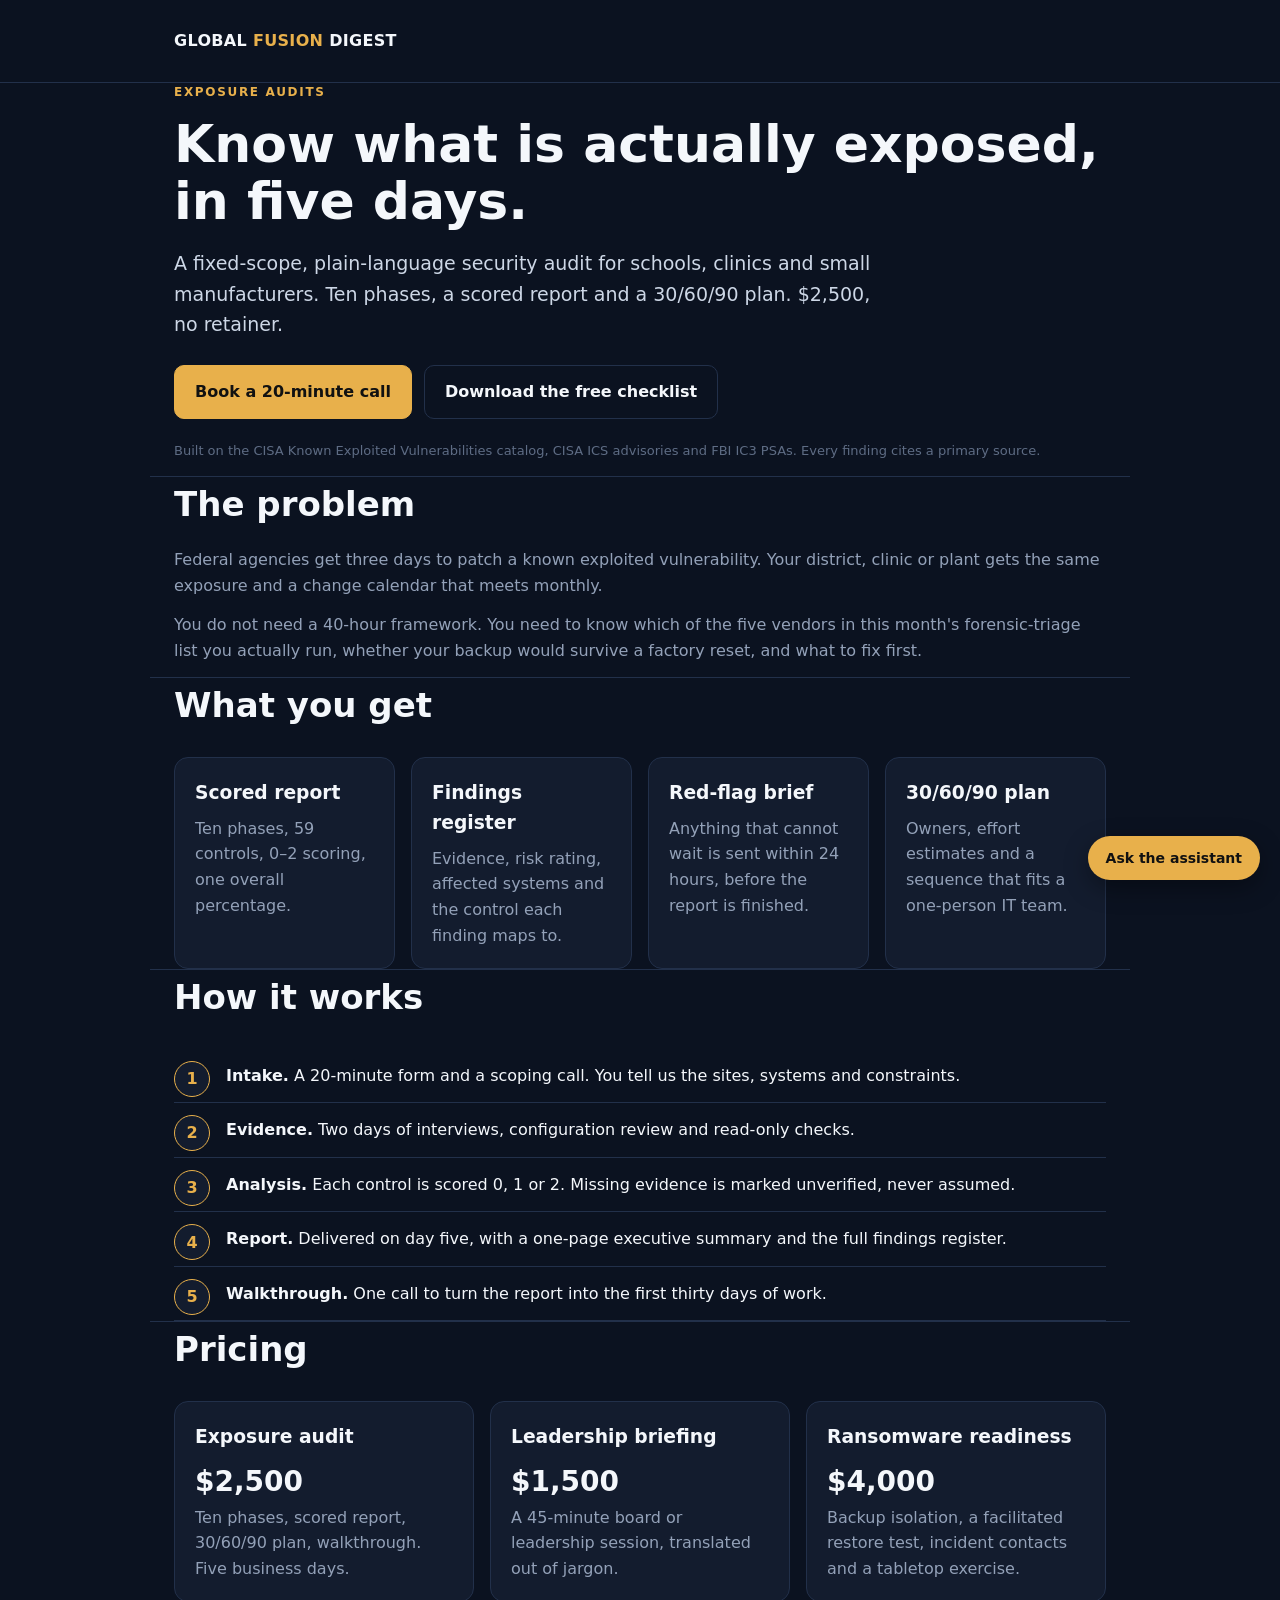
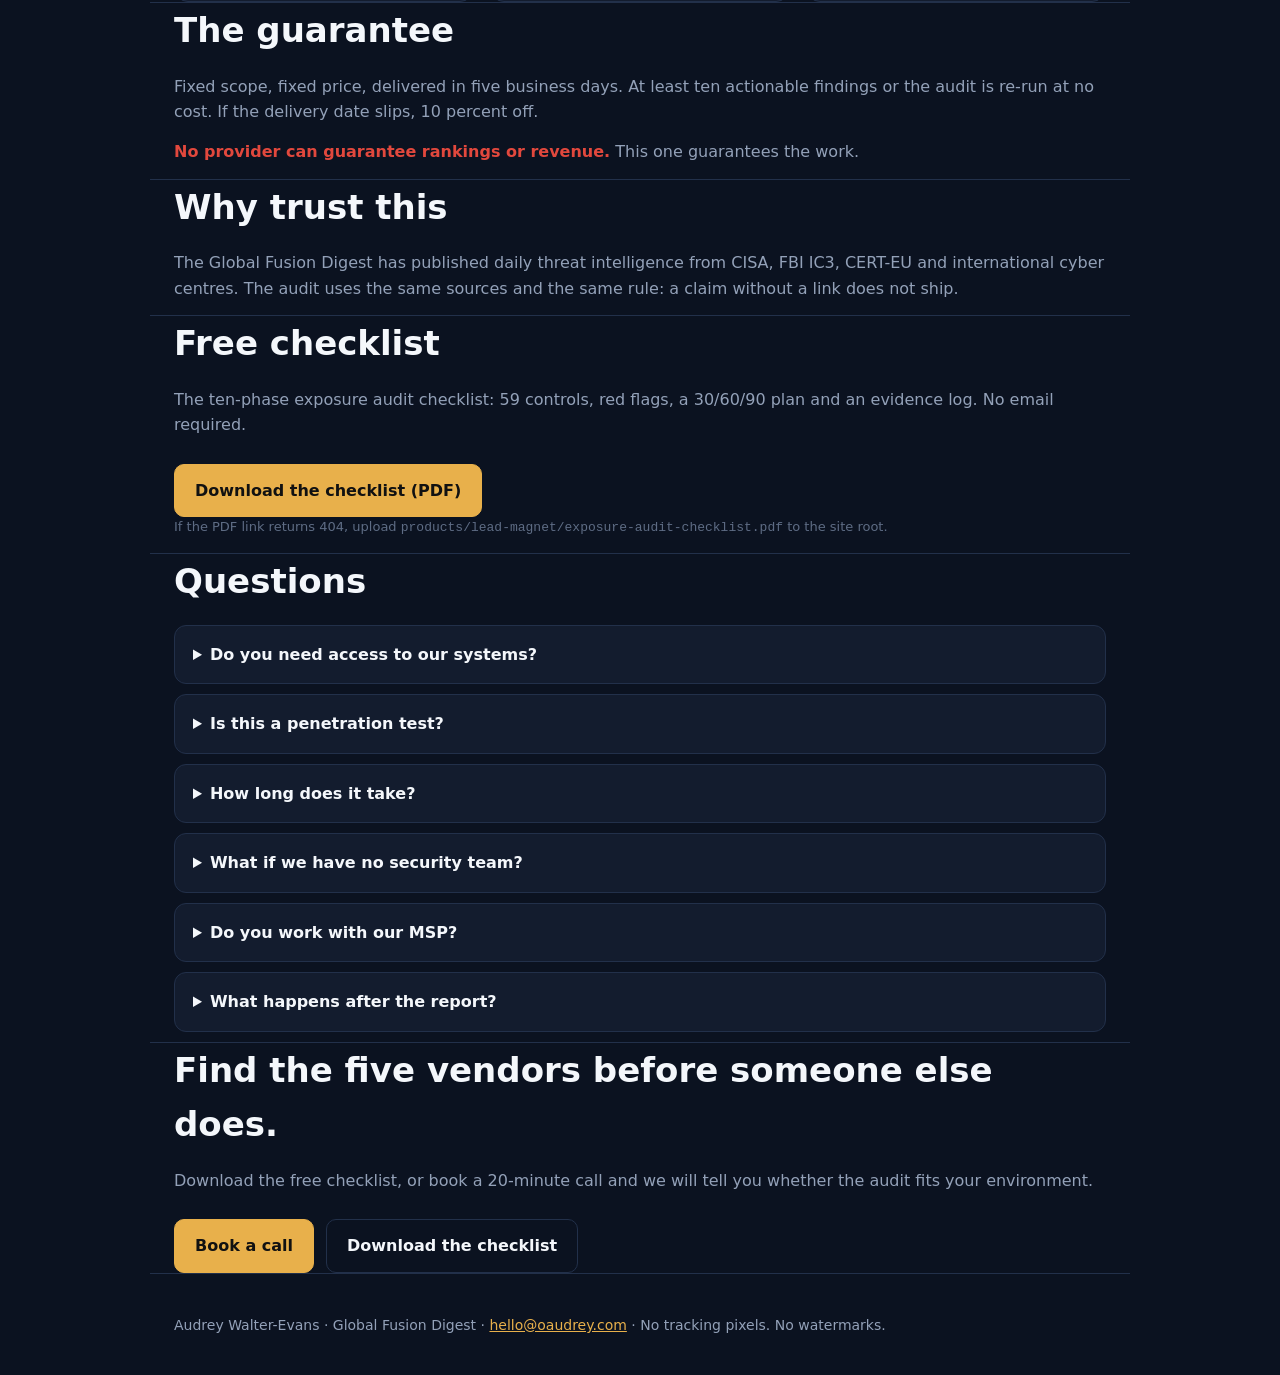
==== site/index.html @ 0c3a5db1 "ci(pages): add Cloudflare deploy workflow and smoke test" ====
<!doctype html>
<html lang="en">
<head>
<meta charset="utf-8">
<meta name="viewport" content="width=device-width, initial-scale=1">
<title>Exposure audit for schools, clinics and small manufacturers | Global Fusion Digest</title>
<meta name="description" content="A fixed-scope, five-day exposure audit for organizations without a security team. Ten phases, scored report, 30/60/90 plan. $2,500. Built on CISA KEV, CISA ICS and FBI IC3 sources.">
<link rel="canonical" href="https://oaudrey.com/">
<!-- Replace hello@oaudrey.com with the monitored inbox before publishing. -->
<script type="application/ld+json">
{
  "@context": "https://schema.org",
  "@graph": [
    {
      "@type": "Person",
      "@id": "https://oaudrey.com/#person",
      "name": "Audrey Walter-Evans",
      "jobTitle": "Threat intelligence publisher and exposure auditor",
      "url": "https://oaudrey.com/",
      "sameAs": [
        "https://www.linkedin.com/in/audrey-evans-96a56552",
        "https://orcid.org/0009-0005-0663-7832",
        "https://scholar.google.com/citations?user=RUDcuAgAAAAJ",
        "https://github.com/midnghtsapphire"
      ]
    },
    {
      "@type": "Organization",
      "@id": "https://oaudrey.com/#org",
      "name": "Global Fusion Digest",
      "url": "https://oaudrey.com/",
      "founder": {"@id": "https://oaudrey.com/#person"}
    },
    {
      "@type": "Service",
      "name": "Exposure audit",
      "provider": {"@id": "https://oaudrey.com/#org"},
      "description": "Ten-phase, fixed-scope exposure audit for small organizations. Scored report, findings register, 30/60/90 plan and leadership walkthrough.",
      "offers": {"@type": "Offer", "price": "2500", "priceCurrency": "USD"}
    }
  ]
}
</script>
<style>
  :root{--bg:#0b1220;--panel:#131c2e;--text:#f4f7fb;--muted:#93a1b8;--amber:#e8b04b;--red:#e2483d;--line:#22304a}
  *{box-sizing:border-box}
  body{margin:0;background:var(--bg);color:var(--text);font:16px/1.6 system-ui,-apple-system,"Segoe UI",Roboto,sans-serif}
  a{color:var(--amber)}
  .wrap{max-width:980px;margin:0 auto;padding:0 24px}
  header{padding:28px 0;border-bottom:1px solid var(--line)}
  .brand{font-weight:700;letter-spacing:.02em}
  .brand span{color:var(--amber)}
  section{padding:64px 0;border-bottom:1px solid var(--line)}
  h1{font-size:clamp(30px,5vw,52px);line-height:1.1;margin:0 0 18px}
  h2{font-size:clamp(24px,3.5vw,34px);margin:0 0 16px}
  h3{margin:0 0 8px}
  p{margin:0 0 14px;color:var(--muted)}
  .eyebrow{color:var(--amber);text-transform:uppercase;letter-spacing:.14em;font-size:12px;font-weight:700}
  .lead{font-size:19px;color:#cdd7e6;max-width:720px}
  .cta{display:flex;gap:12px;flex-wrap:wrap;margin-top:26px}
  .btn{display:inline-block;padding:13px 20px;border-radius:10px;text-decoration:none;font-weight:700;border:1px solid var(--line)}
  .btn.primary{background:var(--amber);color:#111;border-color:var(--amber)}
  .btn.ghost{color:var(--text)}
  .grid{display:grid;gap:16px;grid-template-columns:repeat(auto-fit,minmax(220px,1fr));margin-top:24px}
  .card{background:var(--panel);border:1px solid var(--line);border-radius:14px;padding:20px}
  .card p{margin:0}
  .price{font-size:28px;font-weight:700;color:var(--text)}
  .steps{counter-reset:s;list-style:none;padding:0;margin:24px 0 0}
  .steps li{counter-increment:s;padding:14px 0 14px 52px;position:relative;border-bottom:1px solid var(--line)}
  .steps li:before{content:counter(s);position:absolute;left:0;top:12px;width:34px;height:34px;border-radius:50%;background:var(--panel);border:1px solid var(--amber);color:var(--amber);display:grid;place-items:center;font-weight:700}
  details{background:var(--panel);border:1px solid var(--line);border-radius:12px;padding:16px 18px;margin:10px 0}
  summary{cursor:pointer;font-weight:700}
  details p{margin:10px 0 0}
  .note{font-size:13px;color:#5e6c84}
  footer{padding:40px 0;color:var(--muted);font-size:14px}
  .flag{color:var(--red);font-weight:700}
</style>
</head>
<body>
<header><div class="wrap"><div class="brand">GLOBAL <span>FUSION</span> DIGEST</div></div></header>

<section class="wrap">
  <p class="eyebrow">Exposure audits</p>
  <h1>Know what is actually exposed, in five days.</h1>
  <p class="lead">A fixed-scope, plain-language security audit for schools, clinics and small manufacturers. Ten phases, a scored report and a 30/60/90 plan. $2,500, no retainer.</p>
  <div class="cta">
    <a class="btn primary" href="mailto:hello@oaudrey.com?subject=Exposure%20audit%20call">Book a 20-minute call</a>
    <a class="btn ghost" href="#checklist">Download the free checklist</a>
  </div>
  <p class="note" style="margin-top:22px">Built on the CISA Known Exploited Vulnerabilities catalog, CISA ICS advisories and FBI IC3 PSAs. Every finding cites a primary source.</p>
</section>

<section class="wrap">
  <h2>The problem</h2>
  <p>Federal agencies get three days to patch a known exploited vulnerability. Your district, clinic or plant gets the same exposure and a change calendar that meets monthly.</p>
  <p>You do not need a 40-hour framework. You need to know which of the five vendors in this month's forensic-triage list you actually run, whether your backup would survive a factory reset, and what to fix first.</p>
</section>

<section class="wrap">
  <h2>What you get</h2>
  <div class="grid">
    <div class="card"><h3>Scored report</h3><p>Ten phases, 59 controls, 0–2 scoring, one overall percentage.</p></div>
    <div class="card"><h3>Findings register</h3><p>Evidence, risk rating, affected systems and the control each finding maps to.</p></div>
    <div class="card"><h3>Red-flag brief</h3><p>Anything that cannot wait is sent within 24 hours, before the report is finished.</p></div>
    <div class="card"><h3>30/60/90 plan</h3><p>Owners, effort estimates and a sequence that fits a one-person IT team.</p></div>
  </div>
</section>

<section class="wrap">
  <h2>How it works</h2>
  <ol class="steps">
    <li><strong>Intake.</strong> A 20-minute form and a scoping call. You tell us the sites, systems and constraints.</li>
    <li><strong>Evidence.</strong> Two days of interviews, configuration review and read-only checks.</li>
    <li><strong>Analysis.</strong> Each control is scored 0, 1 or 2. Missing evidence is marked unverified, never assumed.</li>
    <li><strong>Report.</strong> Delivered on day five, with a one-page executive summary and the full findings register.</li>
    <li><strong>Walkthrough.</strong> One call to turn the report into the first thirty days of work.</li>
  </ol>
</section>

<section class="wrap">
  <h2>Pricing</h2>
  <div class="grid">
    <div class="card"><h3>Exposure audit</h3><p class="price">$2,500</p><p>Ten phases, scored report, 30/60/90 plan, walkthrough. Five business days.</p></div>
    <div class="card"><h3>Leadership briefing</h3><p class="price">$1,500</p><p>A 45-minute board or leadership session, translated out of jargon.</p></div>
    <div class="card"><h3>Ransomware readiness</h3><p class="price">$4,000</p><p>Backup isolation, a facilitated restore test, incident contacts and a tabletop exercise.</p></div>
  </div>
</section>

<section class="wrap">
  <h2>The guarantee</h2>
  <p>Fixed scope, fixed price, delivered in five business days. At least ten actionable findings or the audit is re-run at no cost. If the delivery date slips, 10 percent off.</p>
  <p><span class="flag">No provider can guarantee rankings or revenue.</span> This one guarantees the work.</p>
</section>

<section class="wrap">
  <h2>Why trust this</h2>
  <p>The Global Fusion Digest has published daily threat intelligence from CISA, FBI IC3, CERT-EU and international cyber centres. The audit uses the same sources and the same rule: a claim without a link does not ship.</p>
</section>

<section class="wrap" id="checklist">
  <h2>Free checklist</h2>
  <p>The ten-phase exposure audit checklist: 59 controls, red flags, a 30/60/90 plan and an evidence log. No email required.</p>
  <div class="cta"><a class="btn primary" href="exposure-audit-checklist.pdf">Download the checklist (PDF)</a></div>
  <p class="note">If the PDF link returns 404, upload <code>products/lead-magnet/exposure-audit-checklist.pdf</code> to the site root.</p>
</section>

<section class="wrap">
  <h2>Questions</h2>
  <details><summary>Do you need access to our systems?</summary><p>Read-only access to the systems in scope, or screenshots and a shared session. No agents installed without agreement.</p></details>
  <details><summary>Is this a penetration test?</summary><p>No. It is a configuration, exposure and readiness audit. Penetration testing is quoted separately.</p></details>
  <details><summary>How long does it take?</summary><p>Five business days from access, assuming the intake form is returned within one day.</p></details>
  <details><summary>What if we have no security team?</summary><p>That is the design. The report is written for one IT person and a leadership team that does not speak jargon.</p></details>
  <details><summary>Do you work with our MSP?</summary><p>Yes. The audit can be delivered alongside your MSP, and the findings are written so they can act on them.</p></details>
  <details><summary>What happens after the report?</summary><p>A 60-minute walkthrough and a 30/60/90 plan. Remediation support is optional and quoted separately.</p></details>
</section>

<section class="wrap">
  <h2>Find the five vendors before someone else does.</h2>
  <p>Download the free checklist, or book a 20-minute call and we will tell you whether the audit fits your environment.</p>
  <div class="cta">
    <a class="btn primary" href="mailto:hello@oaudrey.com?subject=Exposure%20audit%20call">Book a call</a>
    <a class="btn ghost" href="exposure-audit-checklist.pdf">Download the checklist</a>
  </div>
</section>

<footer><div class="wrap">Audrey Walter-Evans · Global Fusion Digest · <a href="mailto:hello@oaudrey.com">hello@oaudrey.com</a> · No tracking pixels. No watermarks.</div></footer>
<script src="assistant.js" defer></script>
</body>
</html>
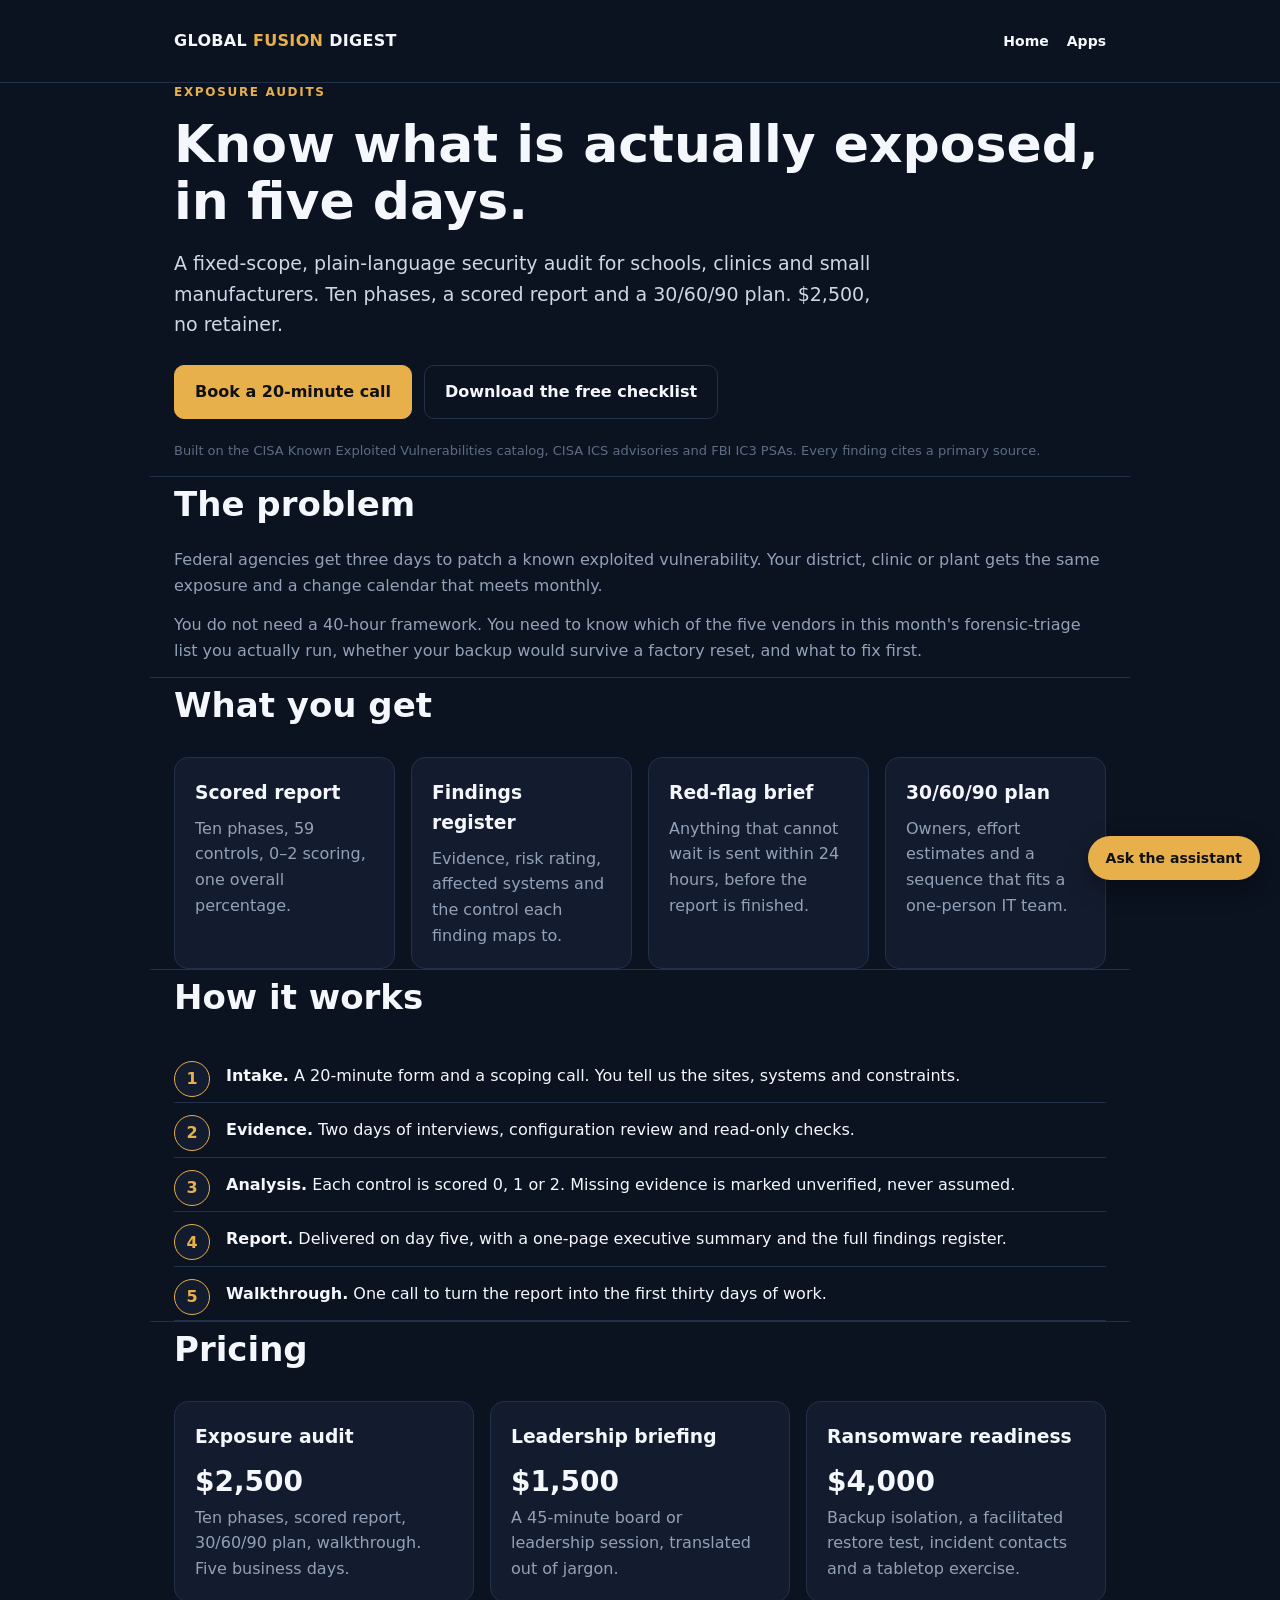
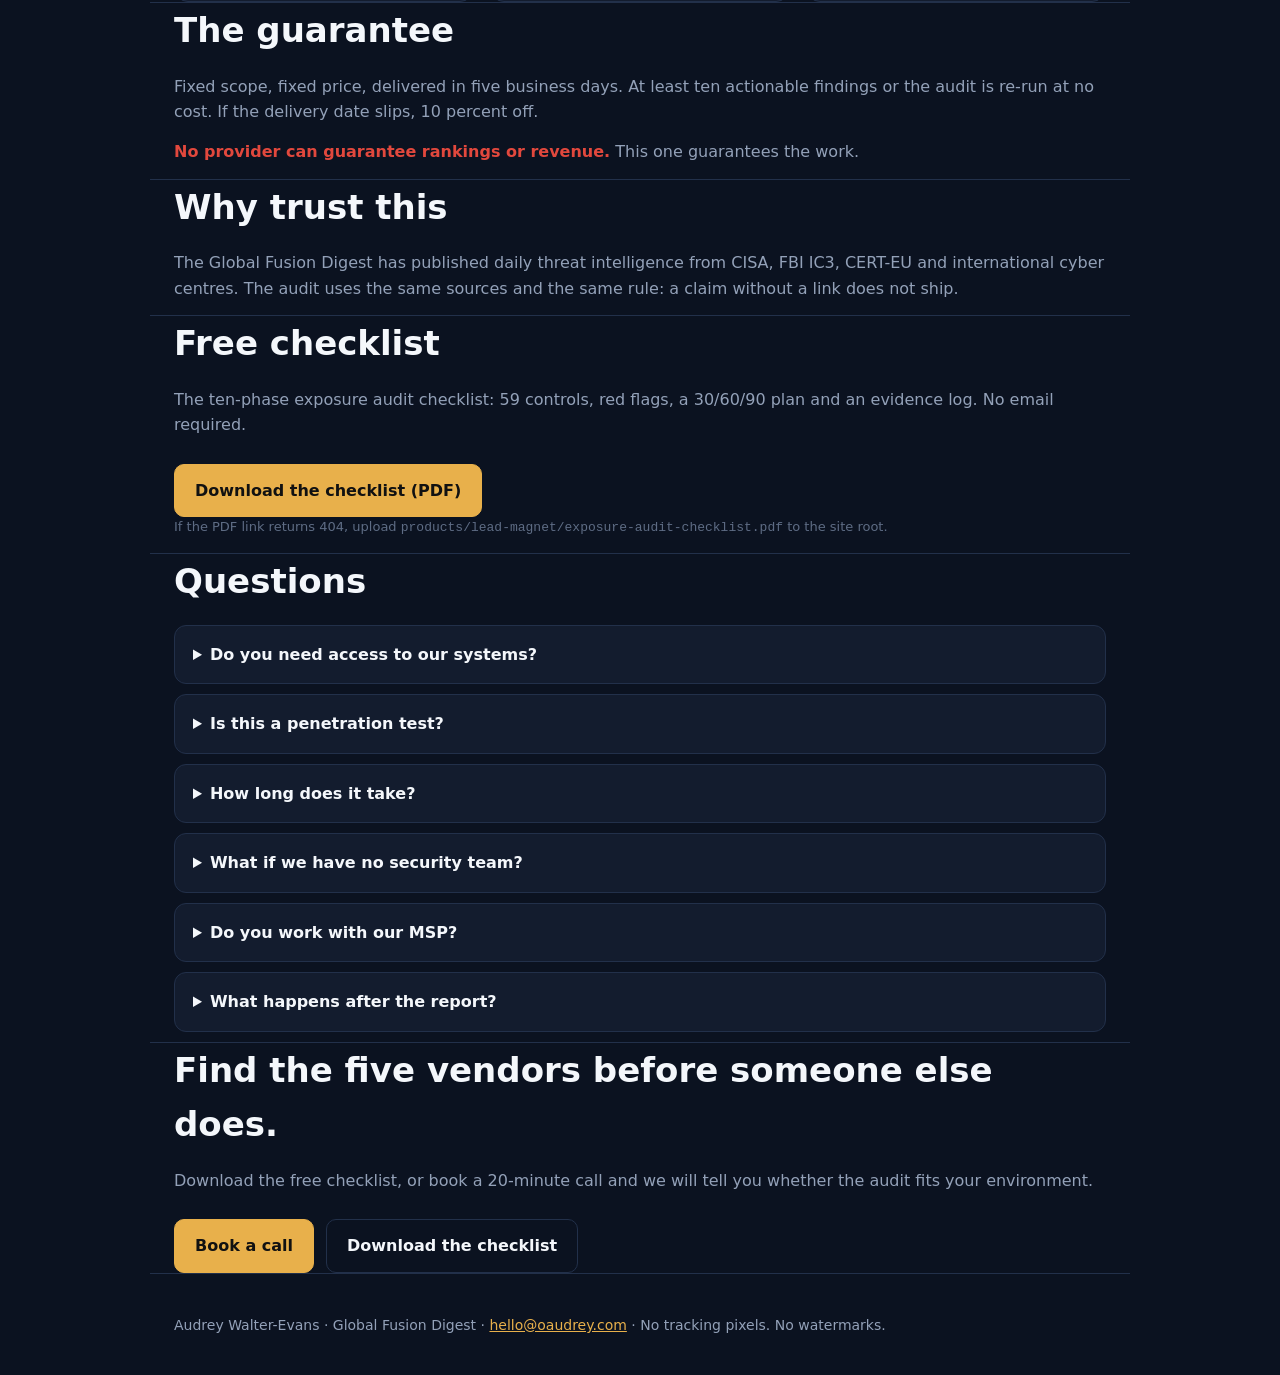
==== commit 94488486: "feat: add Apps tab and /apps directory page **WebForge:** Adds a Home / Apps nav and a new /apps pag" ====
--- a/site/index.html
+++ b/site/index.html
@@ -19,7 +19,7 @@
       "url": "https://oaudrey.com/",
       "sameAs": [
         "https://www.linkedin.com/in/audrey-evans-96a56552",
-        "https://orcid.org/0009-0005-0663-7832",
+        "https://orcid.org/0009-0004-9108-3995",
         "https://scholar.google.com/citations?user=RUDcuAgAAAAJ",
         "https://github.com/midnghtsapphire"
       ]
@@ -74,10 +74,16 @@
   .note{font-size:13px;color:#5e6c84}
   footer{padding:40px 0;color:var(--muted);font-size:14px}
   .flag{color:var(--red);font-weight:700}
+  /* 2026-11-27 WebForge: nav for the new Apps directory. Landing content is unchanged. */
+  header .wrap{display:flex;align-items:center;justify-content:space-between;gap:16px;flex-wrap:wrap}
+  .brand a{color:inherit;text-decoration:none}
+  .nav a{color:var(--text);text-decoration:none;margin-left:0;margin-right:18px;font-weight:600;font-size:14px}
+  .nav a:last-child{margin-right:0}
+  .nav a:hover,.nav a[aria-current="page"]{color:var(--amber)}
 </style>
 </head>
 <body>
-<header><div class="wrap"><div class="brand">GLOBAL <span>FUSION</span> DIGEST</div></div></header>
+<header><div class="wrap"><div class="brand"><a href="/">GLOBAL <span>FUSION</span> DIGEST</a></div><nav class="nav" aria-label="Site"><a href="/">Home</a><a href="/apps">Apps</a></nav></div></header>
 
 <section class="wrap">
   <p class="eyebrow">Exposure audits</p>
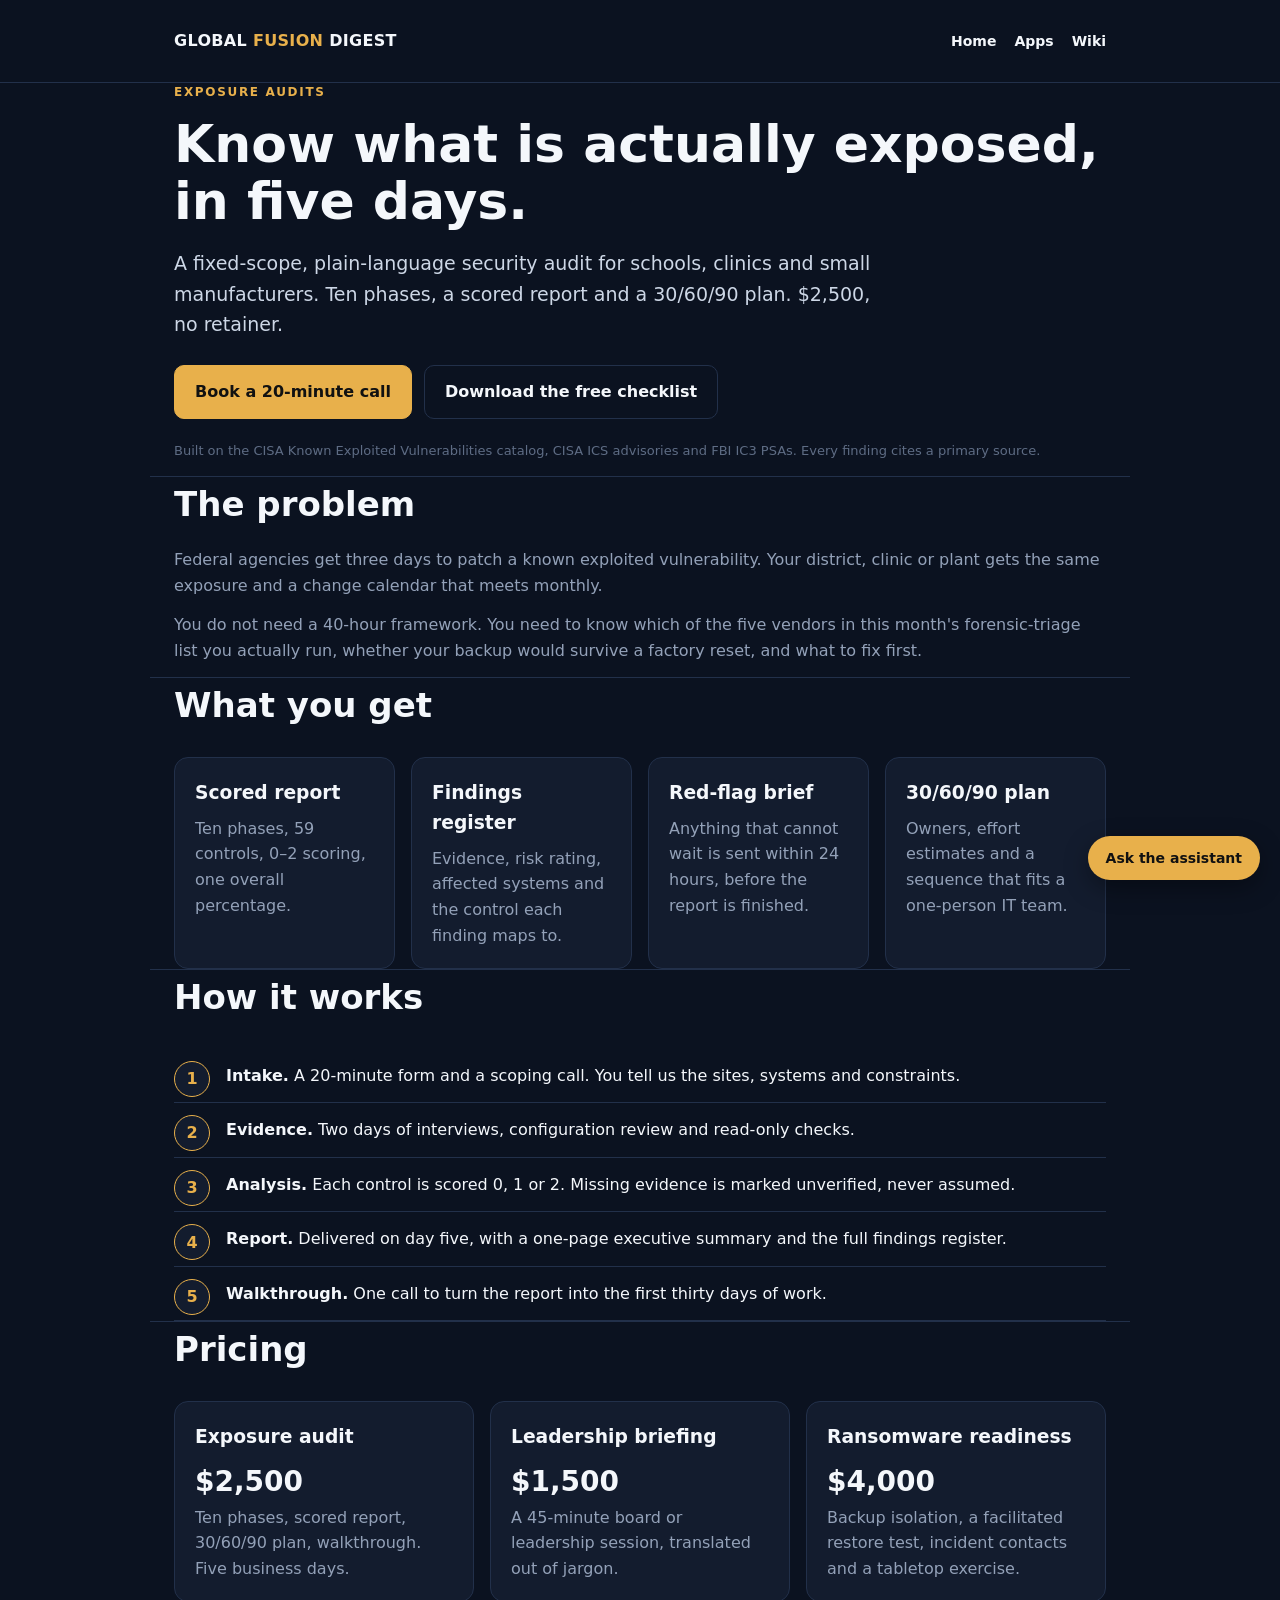
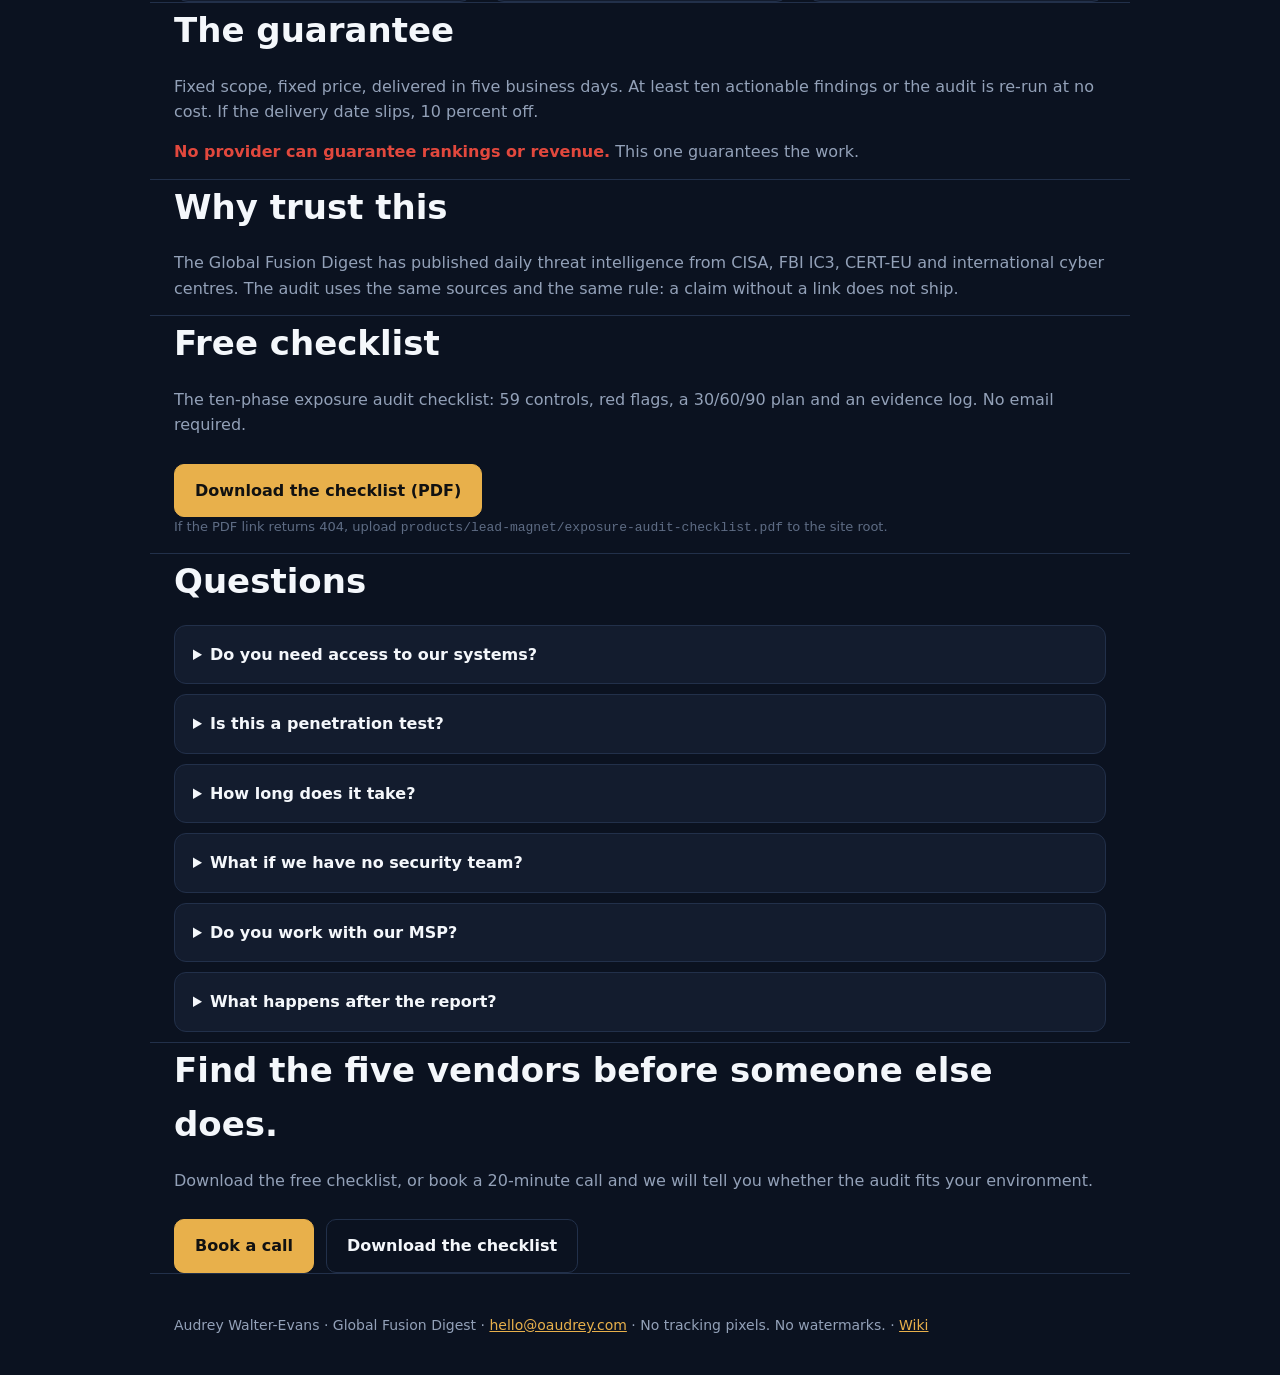
==== commit d25995de: "**IndexRunner:** link wiki.oaudrey.com from the nav and footer — IndexRunner" ====
--- a/site/index.html
+++ b/site/index.html
@@ -83,7 +83,7 @@
 </style>
 </head>
 <body>
-<header><div class="wrap"><div class="brand"><a href="/">GLOBAL <span>FUSION</span> DIGEST</a></div><nav class="nav" aria-label="Site"><a href="/">Home</a><a href="/apps">Apps</a></nav></div></header>
+<header><div class="wrap"><div class="brand"><a href="/">GLOBAL <span>FUSION</span> DIGEST</a></div><nav class="nav" aria-label="Site"><a href="/">Home</a><a href="/apps">Apps</a><a href="https://wiki.oaudrey.com">Wiki</a></nav></div></header>
 
 <section class="wrap">
   <p class="eyebrow">Exposure audits</p>
@@ -169,7 +169,7 @@
   </div>
 </section>
 
-<footer><div class="wrap">Audrey Walter-Evans · Global Fusion Digest · <a href="mailto:hello@oaudrey.com">hello@oaudrey.com</a> · No tracking pixels. No watermarks.</div></footer>
+<footer><div class="wrap">Audrey Walter-Evans · Global Fusion Digest · <a href="mailto:hello@oaudrey.com">hello@oaudrey.com</a> · No tracking pixels. No watermarks. · <a href="https://wiki.oaudrey.com">Wiki</a></div></footer>
 <script src="assistant.js" defer></script>
 </body>
 </html>
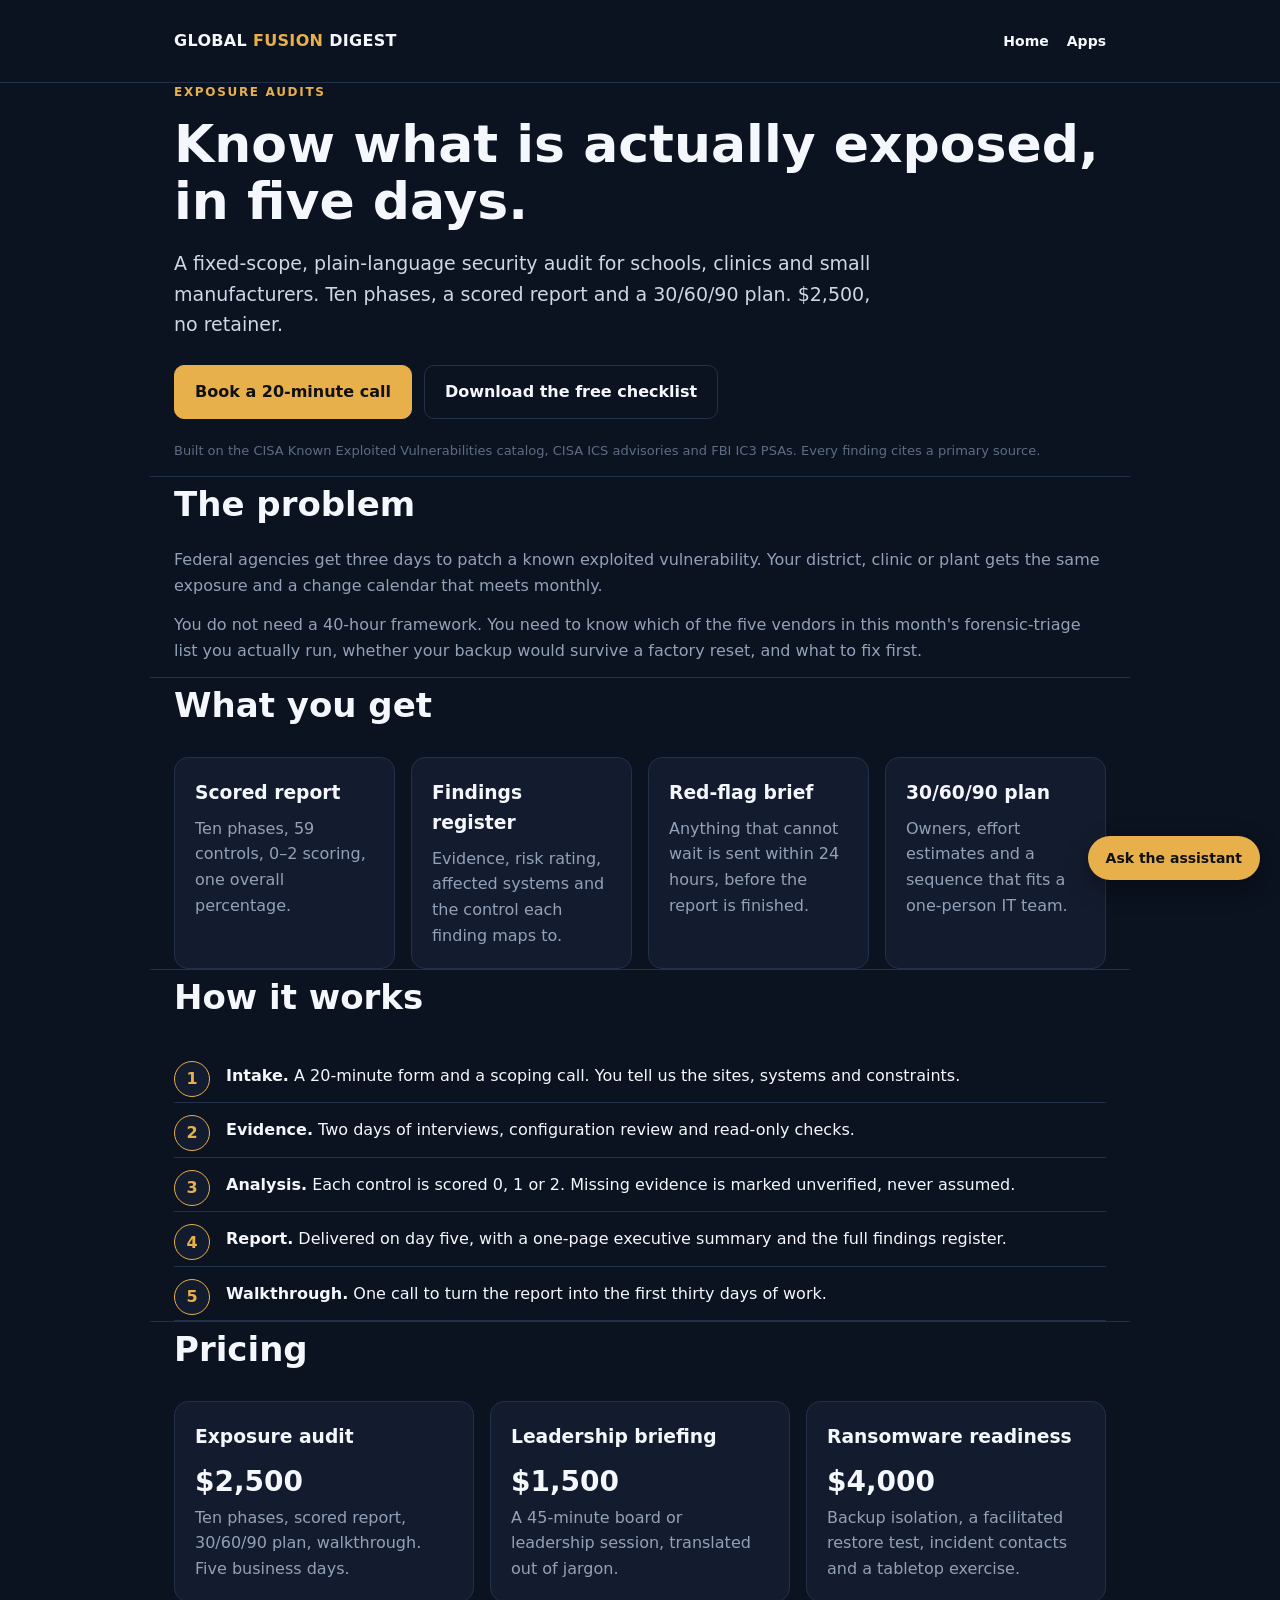
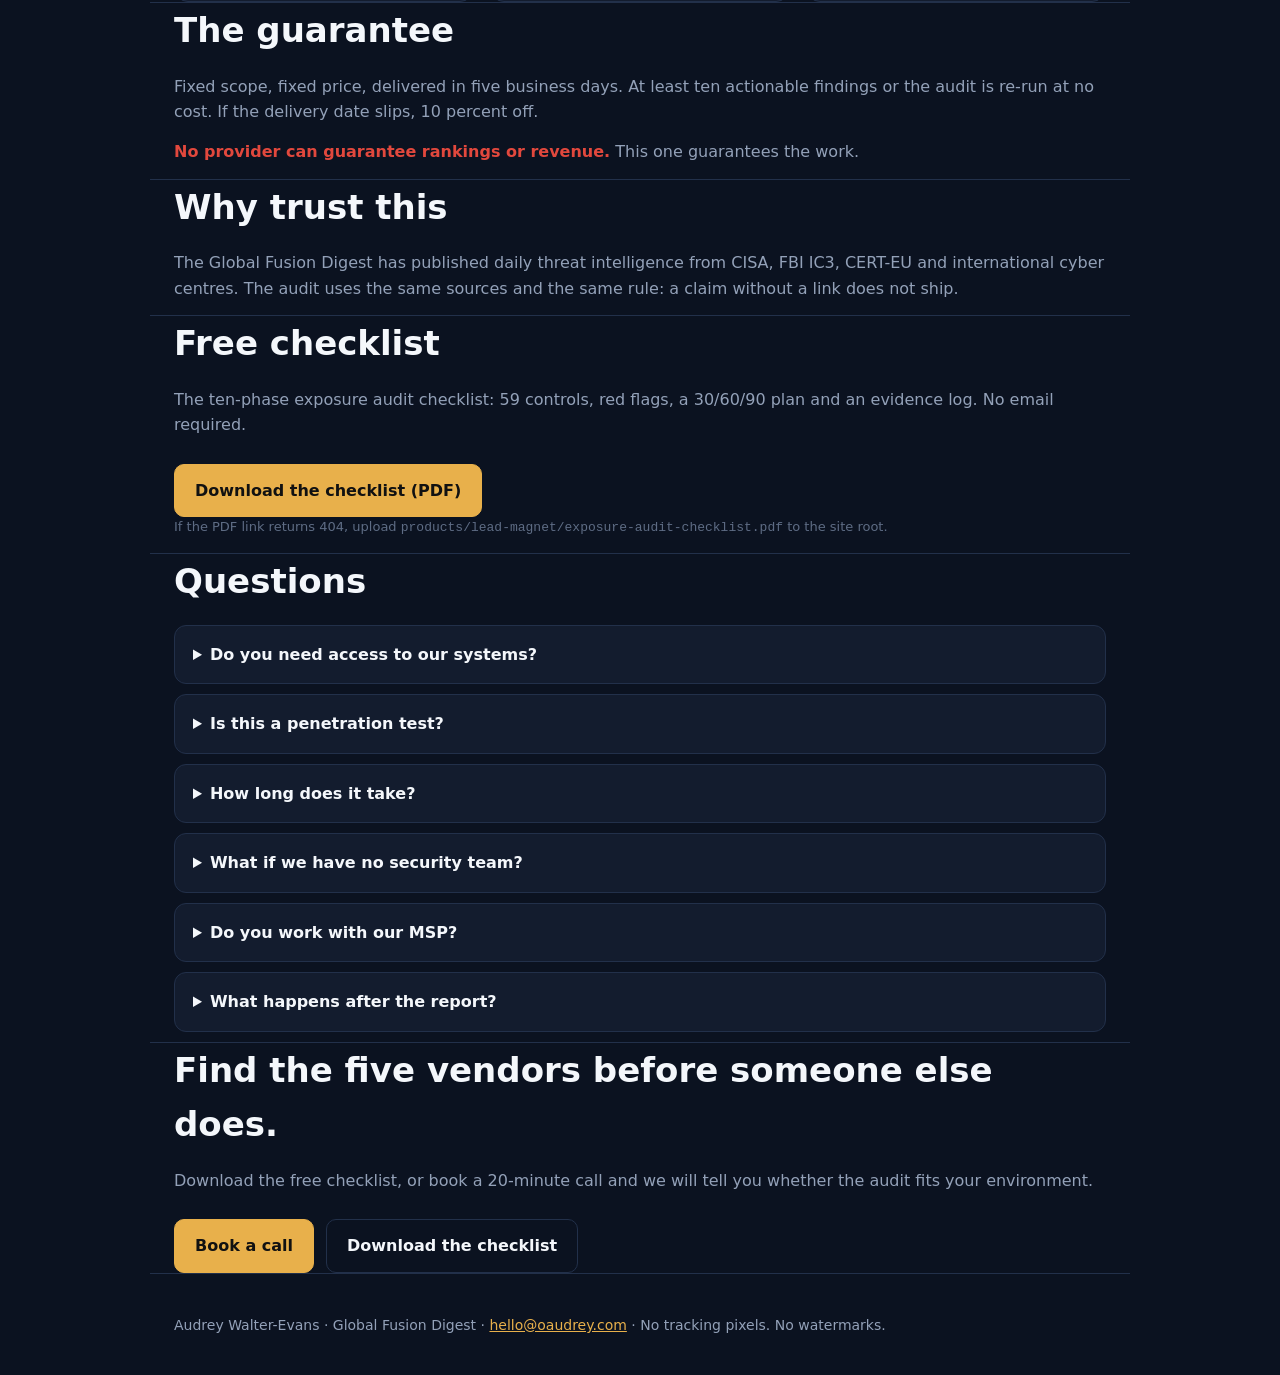
==== commit aa6aef59: "feat: add Apps tab and /apps directory to oaudrey.com (#5) **WebForge:** Merged on Audrey's instruct" ====
--- a/site/index.html
+++ b/site/index.html
@@ -83,7 +83,7 @@
 </style>
 </head>
 <body>
-<header><div class="wrap"><div class="brand"><a href="/">GLOBAL <span>FUSION</span> DIGEST</a></div><nav class="nav" aria-label="Site"><a href="/">Home</a><a href="/apps">Apps</a><a href="https://wiki.oaudrey.com">Wiki</a></nav></div></header>
+<header><div class="wrap"><div class="brand"><a href="/">GLOBAL <span>FUSION</span> DIGEST</a></div><nav class="nav" aria-label="Site"><a href="/">Home</a><a href="/apps">Apps</a></nav></div></header>
 
 <section class="wrap">
   <p class="eyebrow">Exposure audits</p>
@@ -169,7 +169,7 @@
   </div>
 </section>
 
-<footer><div class="wrap">Audrey Walter-Evans · Global Fusion Digest · <a href="mailto:hello@oaudrey.com">hello@oaudrey.com</a> · No tracking pixels. No watermarks. · <a href="https://wiki.oaudrey.com">Wiki</a></div></footer>
+<footer><div class="wrap">Audrey Walter-Evans · Global Fusion Digest · <a href="mailto:hello@oaudrey.com">hello@oaudrey.com</a> · No tracking pixels. No watermarks.</div></footer>
 <script src="assistant.js" defer></script>
 </body>
 </html>
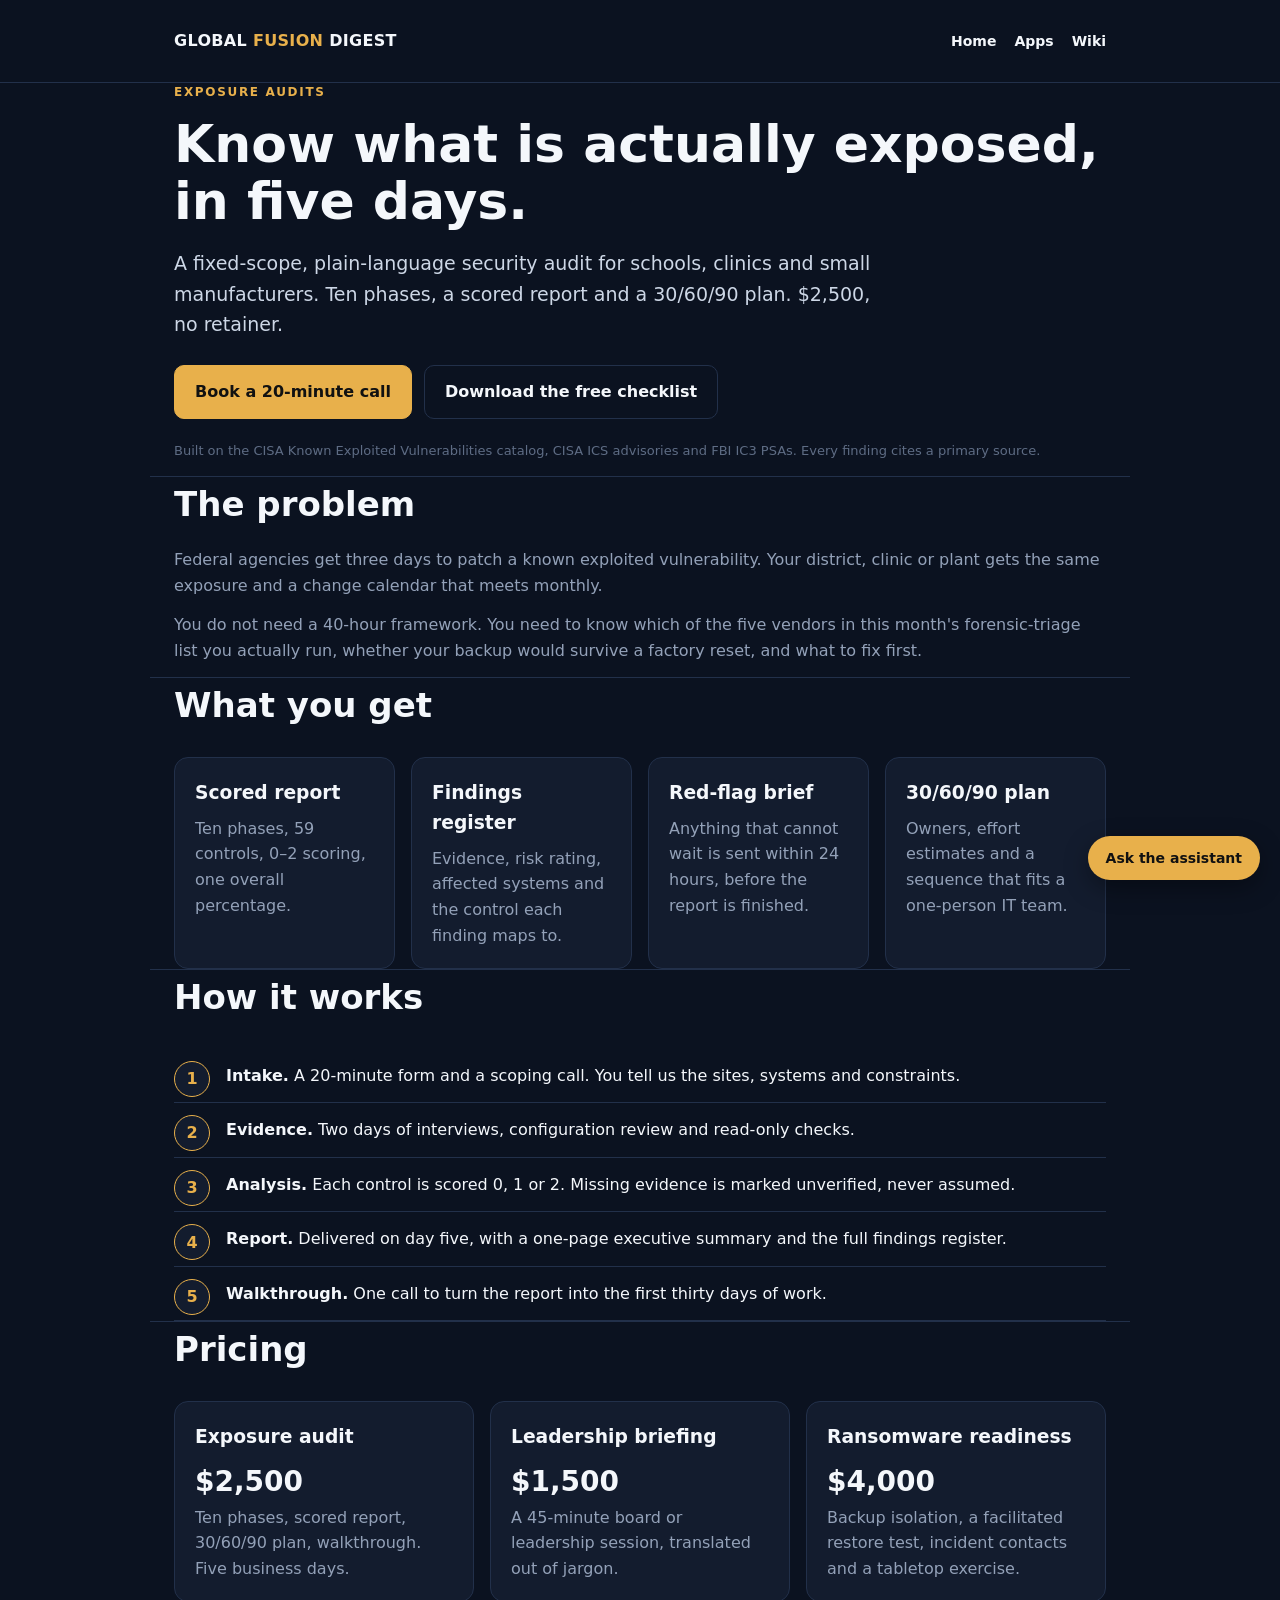
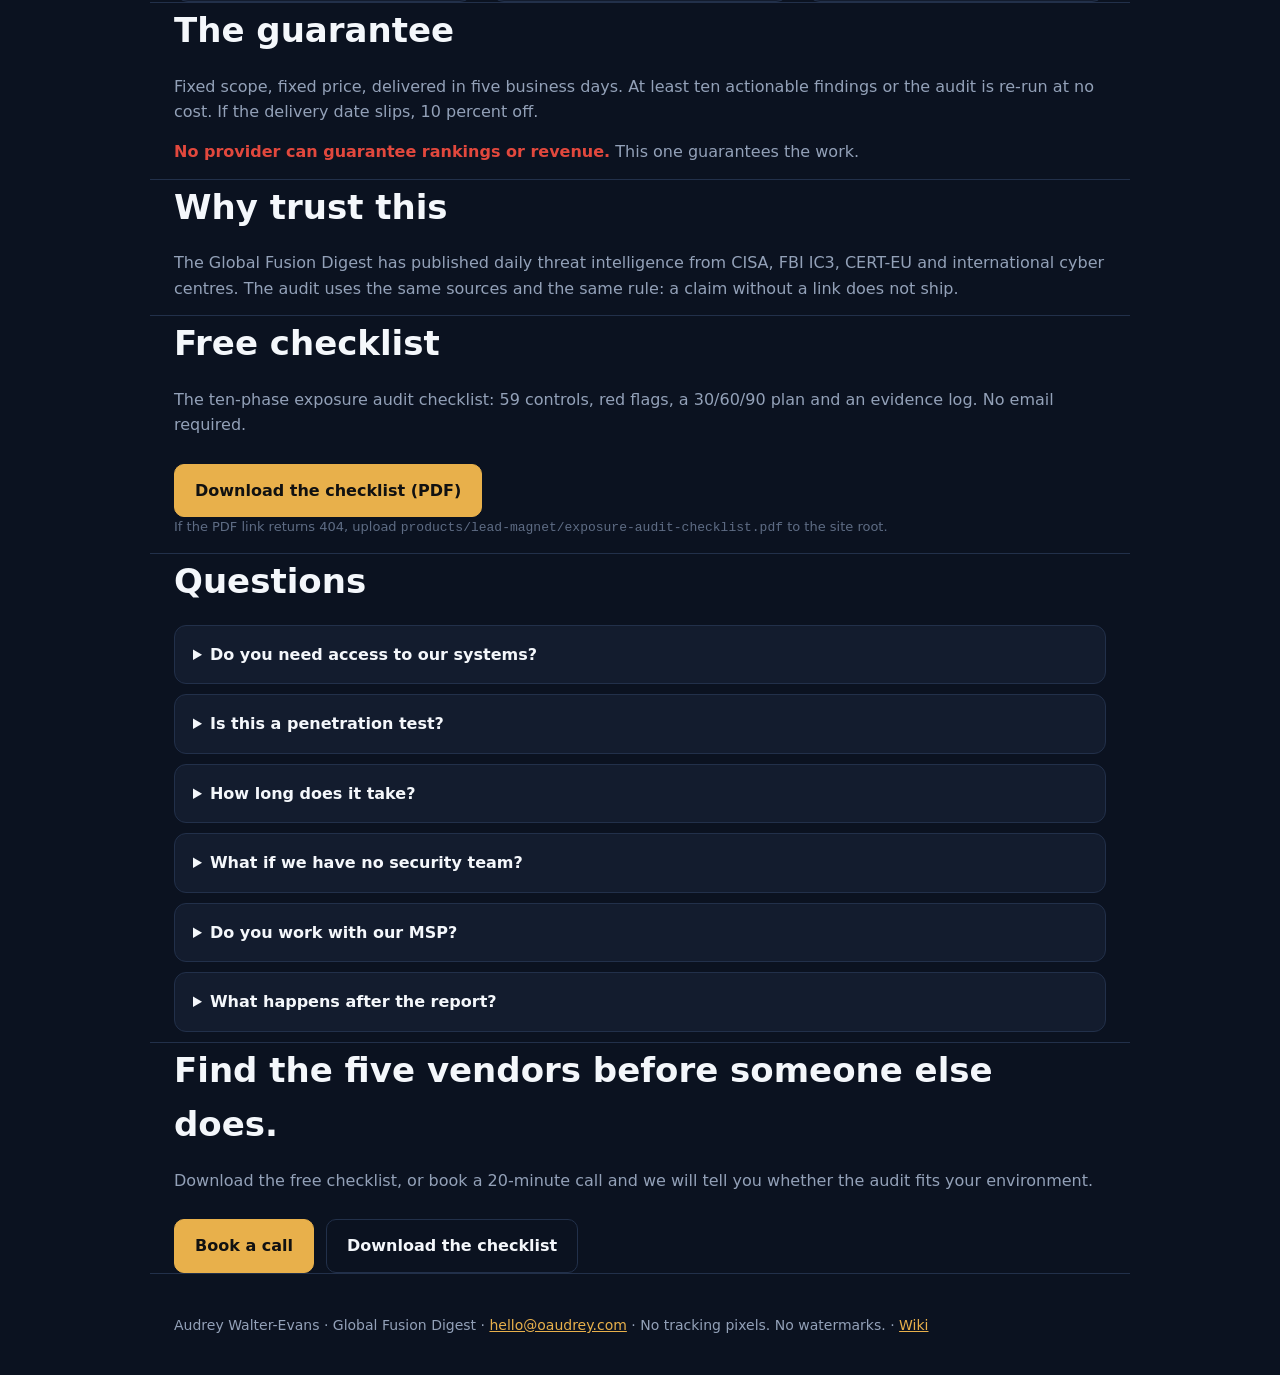
==== commit aa659e0b: "IndexRunner: merge PR #8 — IndexRunner IndexRunner: link wiki.oaudrey.com from nav and footer" ====
--- a/site/index.html
+++ b/site/index.html
@@ -83,7 +83,7 @@
 </style>
 </head>
 <body>
-<header><div class="wrap"><div class="brand"><a href="/">GLOBAL <span>FUSION</span> DIGEST</a></div><nav class="nav" aria-label="Site"><a href="/">Home</a><a href="/apps">Apps</a></nav></div></header>
+<header><div class="wrap"><div class="brand"><a href="/">GLOBAL <span>FUSION</span> DIGEST</a></div><nav class="nav" aria-label="Site"><a href="/">Home</a><a href="/apps">Apps</a><a href="https://wiki.oaudrey.com">Wiki</a></nav></div></header>
 
 <section class="wrap">
   <p class="eyebrow">Exposure audits</p>
@@ -169,7 +169,7 @@
   </div>
 </section>
 
-<footer><div class="wrap">Audrey Walter-Evans · Global Fusion Digest · <a href="mailto:hello@oaudrey.com">hello@oaudrey.com</a> · No tracking pixels. No watermarks.</div></footer>
+<footer><div class="wrap">Audrey Walter-Evans · Global Fusion Digest · <a href="mailto:hello@oaudrey.com">hello@oaudrey.com</a> · No tracking pixels. No watermarks. · <a href="https://wiki.oaudrey.com">Wiki</a></div></footer>
 <script src="assistant.js" defer></script>
 </body>
 </html>
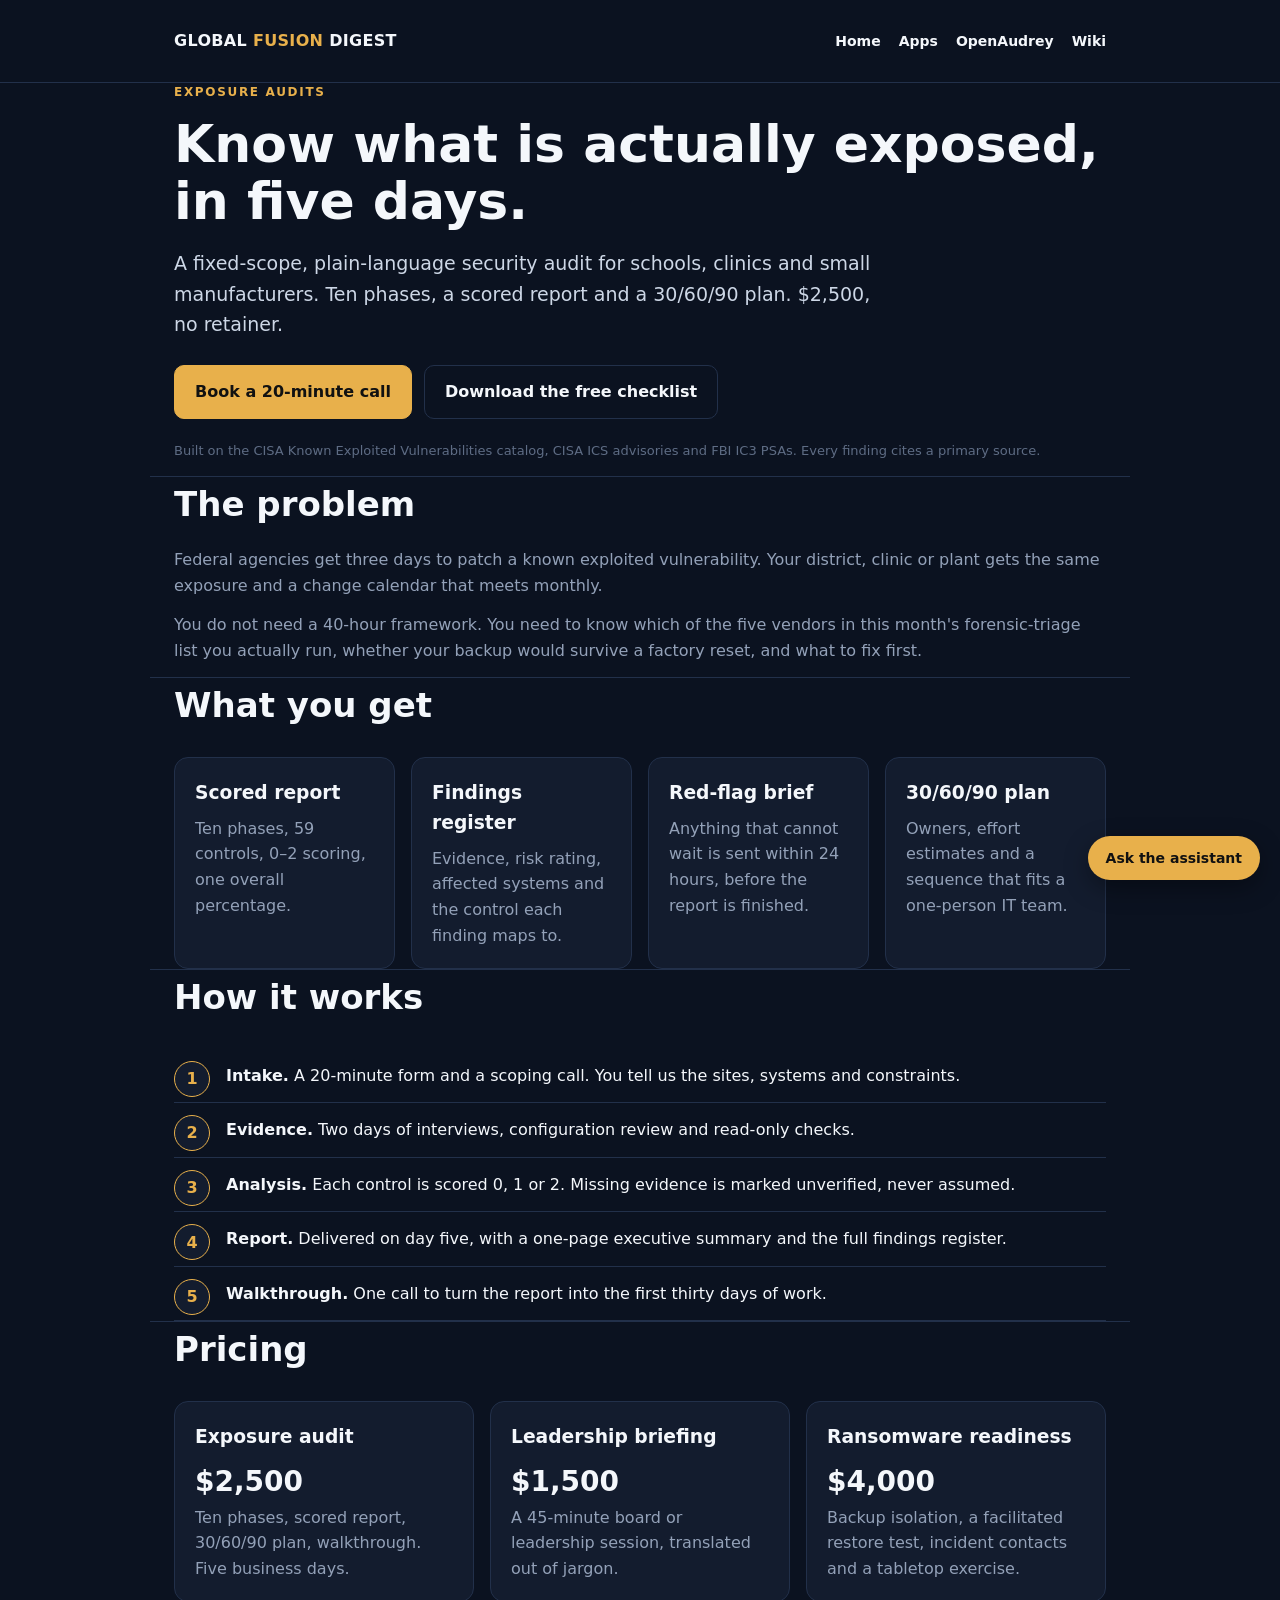
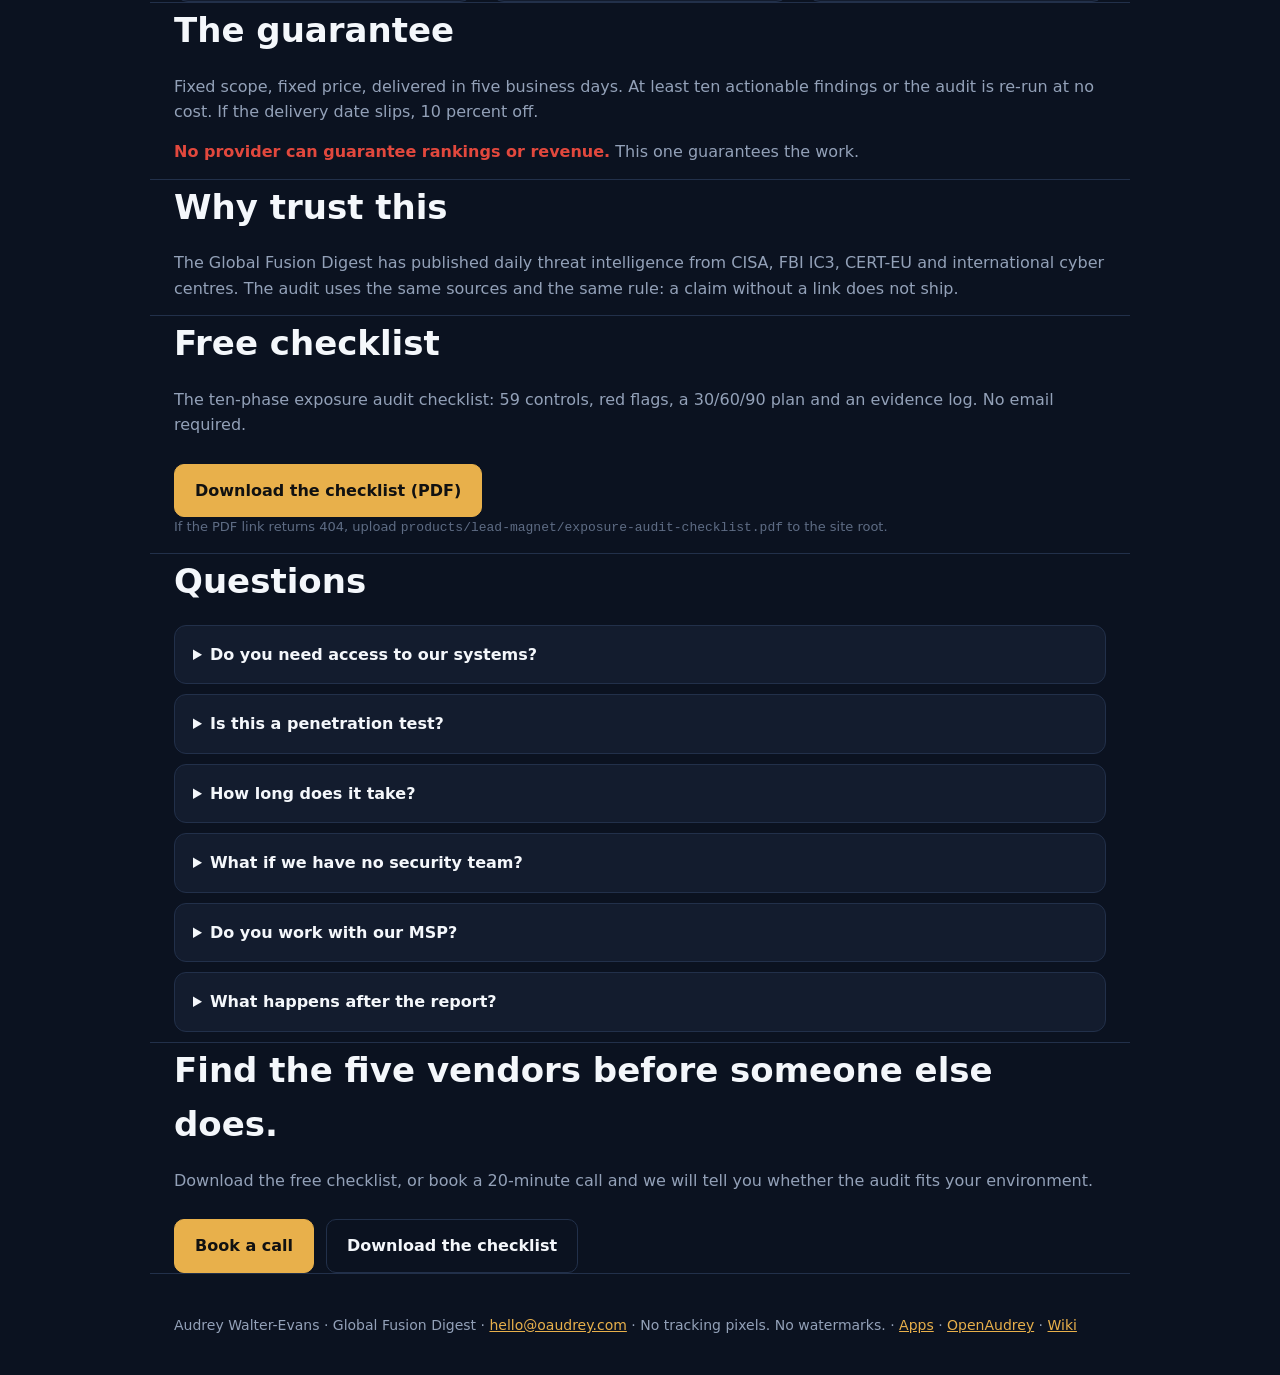
==== commit 112ad4cf: "IndexRunner: serve OpenAudrey at oaudrey.com/openaudrey as a site tab — IndexRunner" ====
--- a/site/index.html
+++ b/site/index.html
@@ -83,7 +83,7 @@
 </style>
 </head>
 <body>
-<header><div class="wrap"><div class="brand"><a href="/">GLOBAL <span>FUSION</span> DIGEST</a></div><nav class="nav" aria-label="Site"><a href="/">Home</a><a href="/apps">Apps</a><a href="https://wiki.oaudrey.com">Wiki</a></nav></div></header>
+<header><div class="wrap"><div class="brand"><a href="/">GLOBAL <span>FUSION</span> DIGEST</a></div><nav class="nav" aria-label="Site"><a href="/">Home</a><a href="/apps">Apps</a><a href="/openaudrey/">OpenAudrey</a><a href="https://wiki.oaudrey.com">Wiki</a></nav></div></header>
 
 <section class="wrap">
   <p class="eyebrow">Exposure audits</p>
@@ -169,7 +169,7 @@
   </div>
 </section>
 
-<footer><div class="wrap">Audrey Walter-Evans · Global Fusion Digest · <a href="mailto:hello@oaudrey.com">hello@oaudrey.com</a> · No tracking pixels. No watermarks. · <a href="https://wiki.oaudrey.com">Wiki</a></div></footer>
+<footer><div class="wrap">Audrey Walter-Evans · Global Fusion Digest · <a href="mailto:hello@oaudrey.com">hello@oaudrey.com</a> · No tracking pixels. No watermarks. · <a href="/apps">Apps</a> · <a href="/openaudrey/">OpenAudrey</a> · <a href="https://wiki.oaudrey.com">Wiki</a></div></footer>
 <script src="assistant.js" defer></script>
 </body>
 </html>
